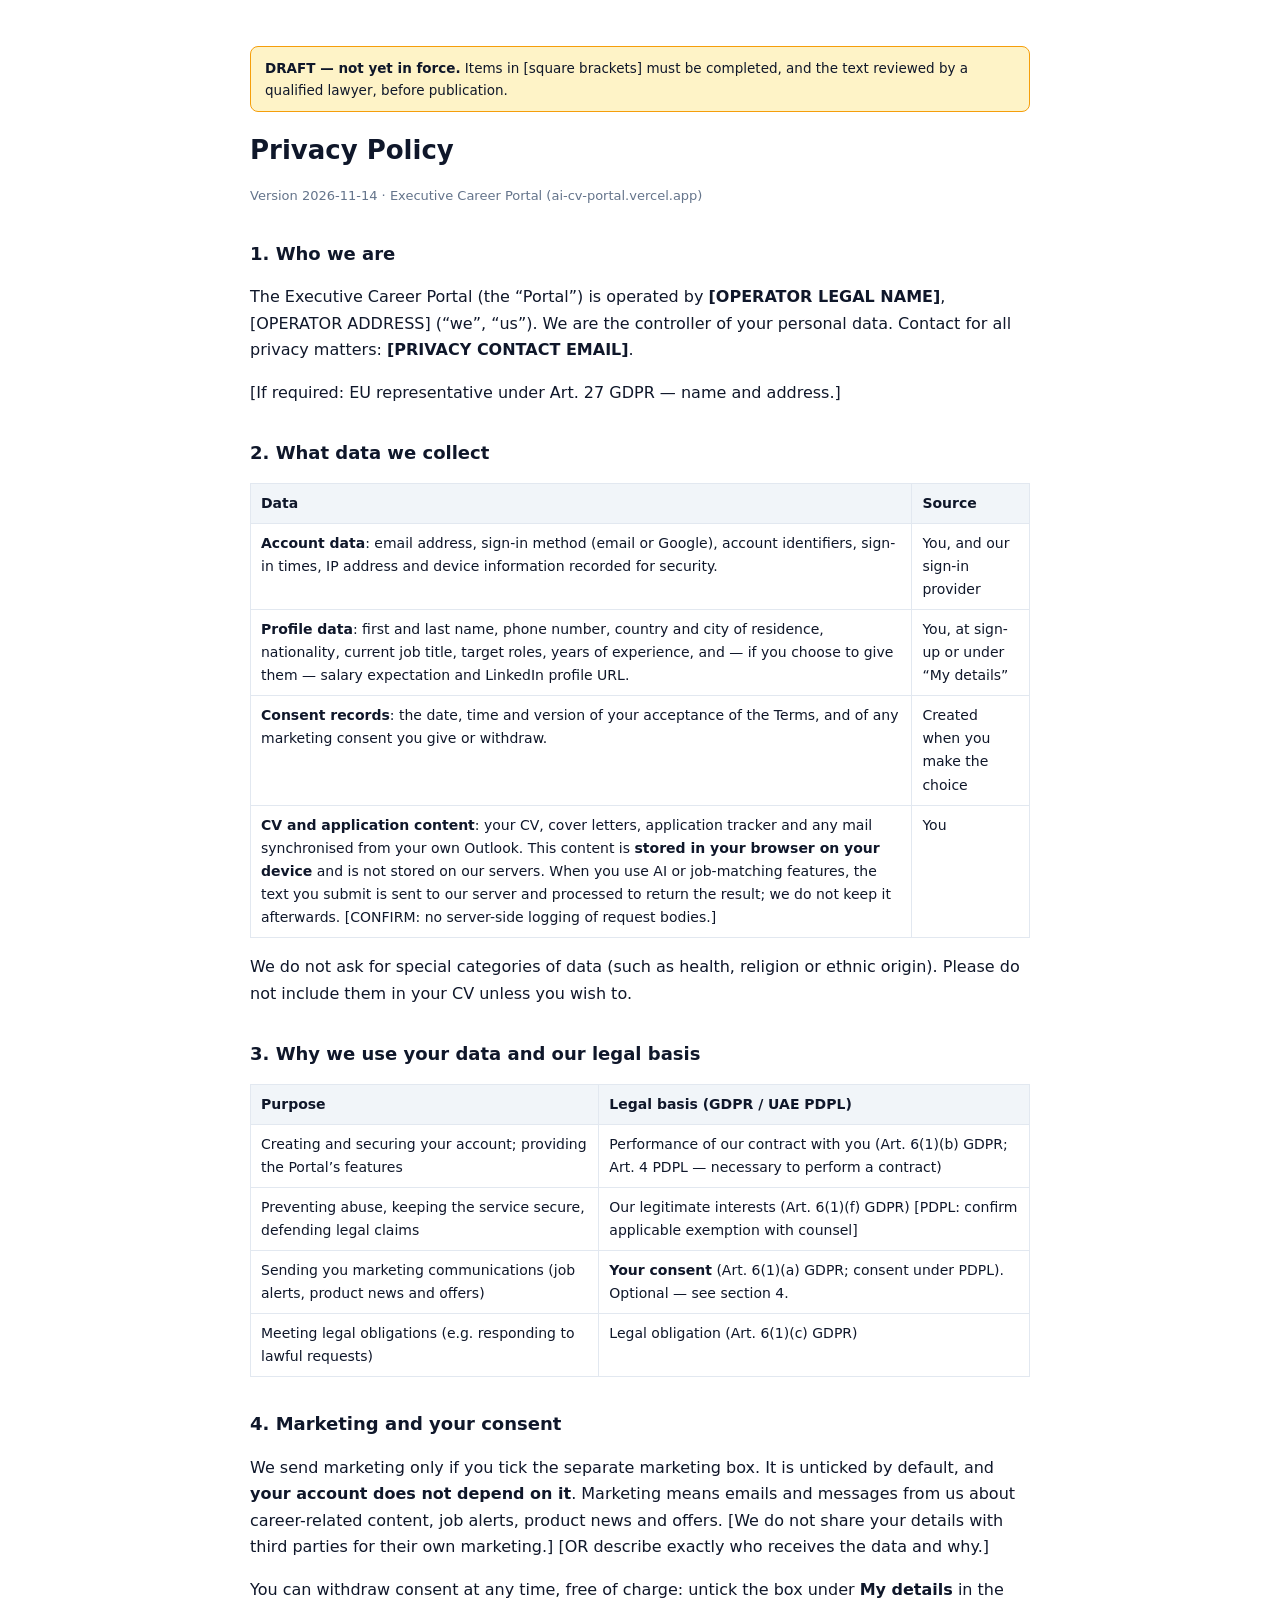
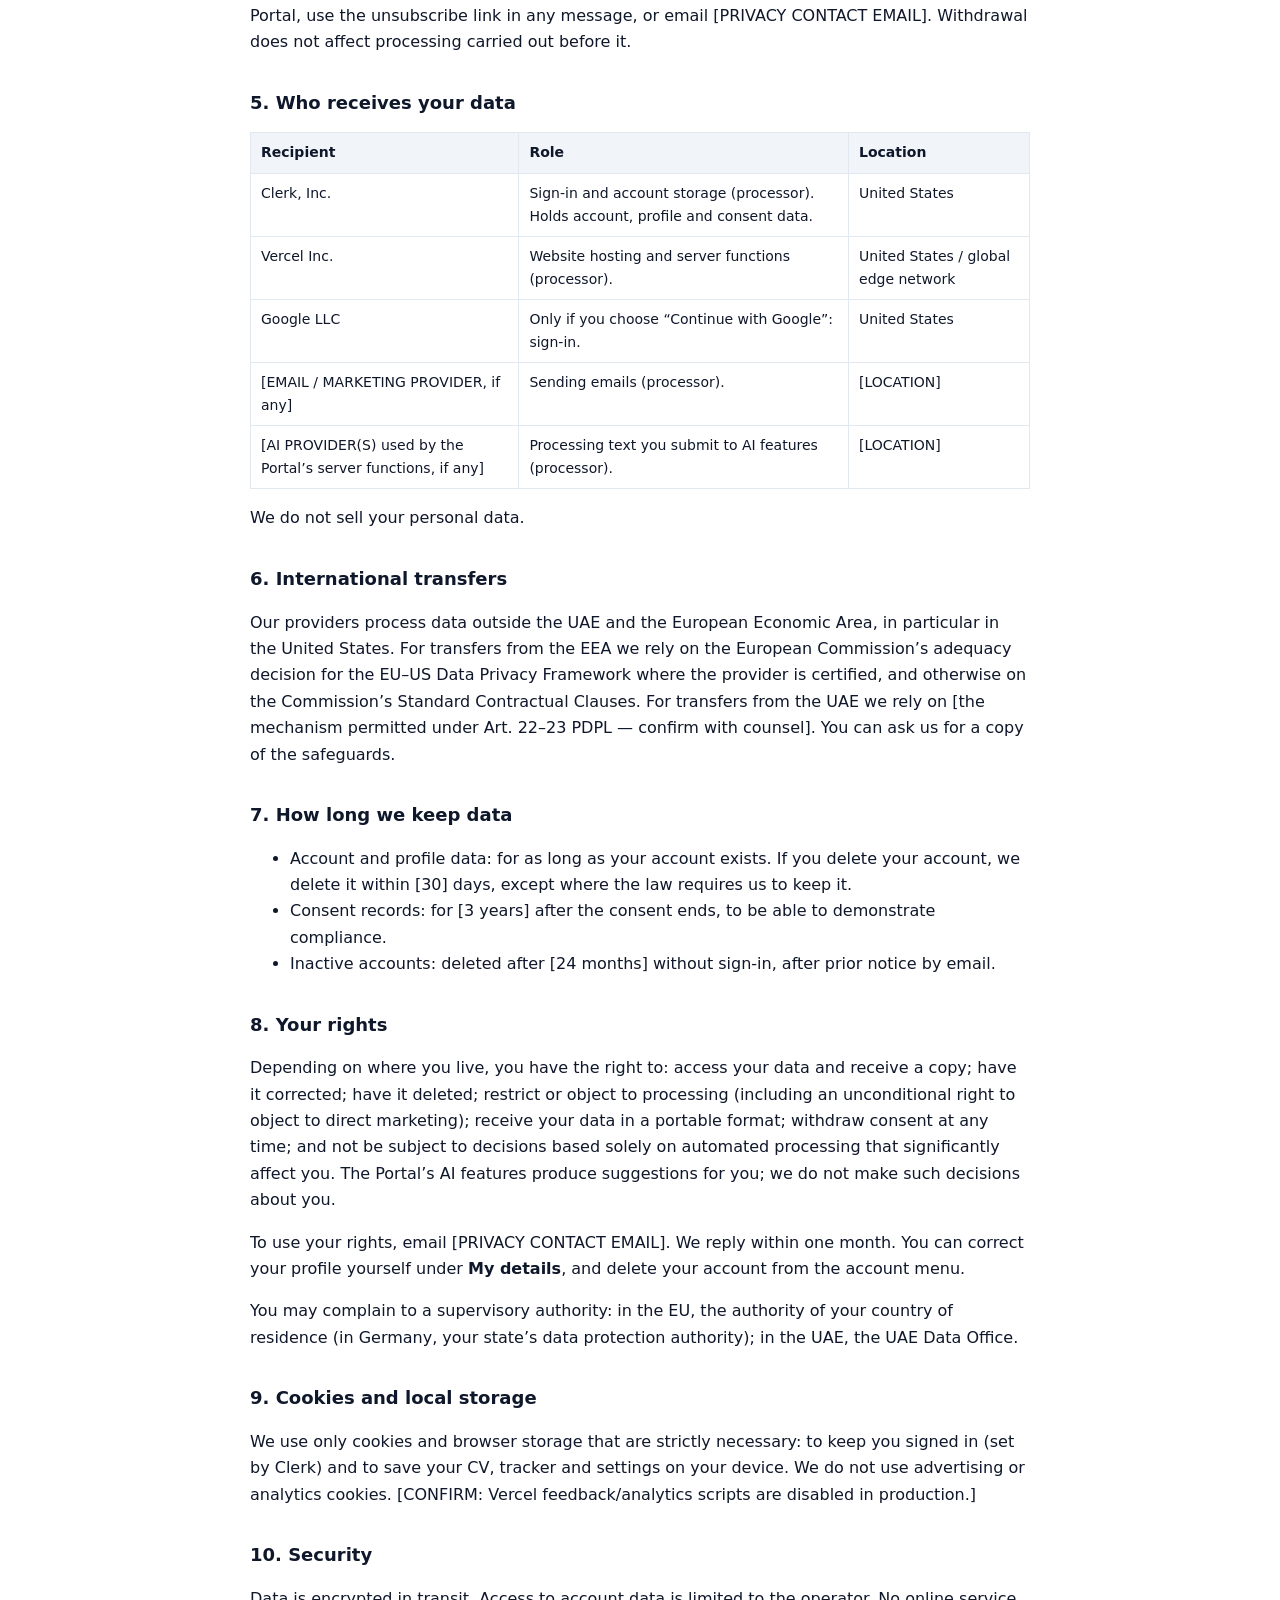
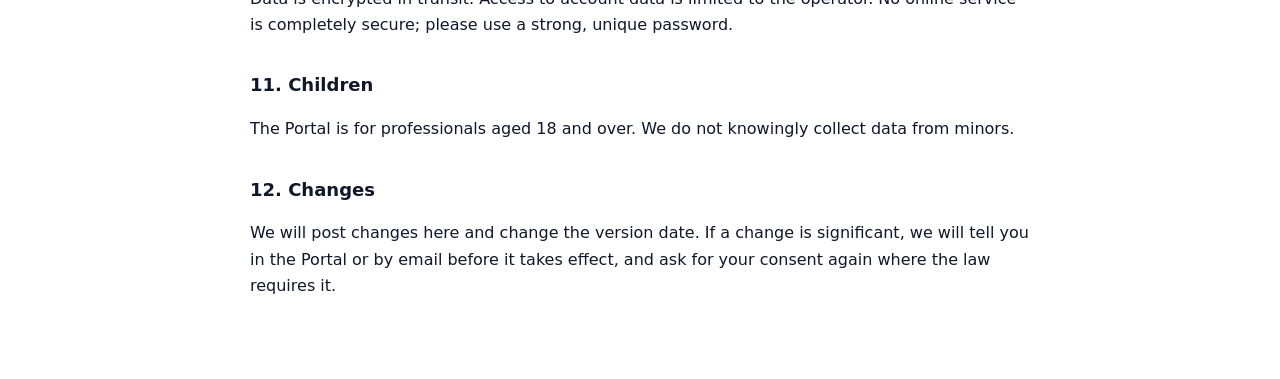
==== privacy.html @ 93a0104a "wip(auth): Clerk sign-in gate, profile + consent form, draft Terms and Privacy Policy Not tested in " ====
<!doctype html>
<html lang="en">
<head>
<meta charset="utf-8" />
<meta name="viewport" content="width=device-width, initial-scale=1" />
<title>Privacy Policy — Executive Career Portal</title>
<style>
  body{font-family:system-ui,-apple-system,"Segoe UI",sans-serif;max-width:780px;margin:0 auto;padding:32px 16px 64px;line-height:1.65;color:#0F172A;background:#fff;}
  h1{font-size:26px;margin-bottom:4px;} h2{font-size:18px;margin-top:32px;} .meta{color:#64748B;font-size:13px;}
  table{border-collapse:collapse;width:100%;font-size:14px;} th,td{border:1px solid #E2E8F0;padding:8px 10px;text-align:left;vertical-align:top;} th{background:#F1F5F9;}
  .draft{background:#FEF3C7;border:1px solid #F59E0B;border-radius:8px;padding:10px 14px;font-size:13.5px;} a{color:#059669;}
</style>
</head>
<body>
<p class="draft"><strong>DRAFT — not yet in force.</strong> Items in [square brackets] must be completed, and the text reviewed by a qualified lawyer, before publication.</p>
<h1>Privacy Policy</h1>
<p class="meta">Version 2026-11-14 · Executive Career Portal (ai-cv-portal.vercel.app)</p>

<h2>1. Who we are</h2>
<p>The Executive Career Portal (the “Portal”) is operated by <strong>[OPERATOR LEGAL NAME]</strong>, [OPERATOR ADDRESS] (“we”, “us”). We are the controller of your personal data. Contact for all privacy matters: <strong>[PRIVACY CONTACT EMAIL]</strong>.</p>
<p>[If required: EU representative under Art. 27 GDPR — name and address.]</p>

<h2>2. What data we collect</h2>
<table>
<tr><th>Data</th><th>Source</th></tr>
<tr><td><strong>Account data</strong>: email address, sign-in method (email or Google), account identifiers, sign-in times, IP address and device information recorded for security.</td><td>You, and our sign-in provider</td></tr>
<tr><td><strong>Profile data</strong>: first and last name, phone number, country and city of residence, nationality, current job title, target roles, years of experience, and — if you choose to give them — salary expectation and LinkedIn profile URL.</td><td>You, at sign-up or under “My details”</td></tr>
<tr><td><strong>Consent records</strong>: the date, time and version of your acceptance of the Terms, and of any marketing consent you give or withdraw.</td><td>Created when you make the choice</td></tr>
<tr><td><strong>CV and application content</strong>: your CV, cover letters, application tracker and any mail synchronised from your own Outlook. This content is <strong>stored in your browser on your device</strong> and is not stored on our servers. When you use AI or job-matching features, the text you submit is sent to our server and processed to return the result; we do not keep it afterwards. [CONFIRM: no server-side logging of request bodies.]</td><td>You</td></tr>
</table>
<p>We do not ask for special categories of data (such as health, religion or ethnic origin). Please do not include them in your CV unless you wish to.</p>

<h2>3. Why we use your data and our legal basis</h2>
<table>
<tr><th>Purpose</th><th>Legal basis (GDPR / UAE PDPL)</th></tr>
<tr><td>Creating and securing your account; providing the Portal’s features</td><td>Performance of our contract with you (Art. 6(1)(b) GDPR; Art. 4 PDPL — necessary to perform a contract)</td></tr>
<tr><td>Preventing abuse, keeping the service secure, defending legal claims</td><td>Our legitimate interests (Art. 6(1)(f) GDPR) [PDPL: confirm applicable exemption with counsel]</td></tr>
<tr><td>Sending you marketing communications (job alerts, product news and offers)</td><td><strong>Your consent</strong> (Art. 6(1)(a) GDPR; consent under PDPL). Optional — see section 4.</td></tr>
<tr><td>Meeting legal obligations (e.g. responding to lawful requests)</td><td>Legal obligation (Art. 6(1)(c) GDPR)</td></tr>
</table>

<h2>4. Marketing and your consent</h2>
<p>We send marketing only if you tick the separate marketing box. It is unticked by default, and <strong>your account does not depend on it</strong>. Marketing means emails and messages from us about career-related content, job alerts, product news and offers. [We do not share your details with third parties for their own marketing.] [OR describe exactly who receives the data and why.]</p>
<p>You can withdraw consent at any time, free of charge: untick the box under <strong>My details</strong> in the Portal, use the unsubscribe link in any message, or email [PRIVACY CONTACT EMAIL]. Withdrawal does not affect processing carried out before it.</p>

<h2>5. Who receives your data</h2>
<table>
<tr><th>Recipient</th><th>Role</th><th>Location</th></tr>
<tr><td>Clerk, Inc.</td><td>Sign-in and account storage (processor). Holds account, profile and consent data.</td><td>United States</td></tr>
<tr><td>Vercel Inc.</td><td>Website hosting and server functions (processor).</td><td>United States / global edge network</td></tr>
<tr><td>Google LLC</td><td>Only if you choose “Continue with Google”: sign-in.</td><td>United States</td></tr>
<tr><td>[EMAIL / MARKETING PROVIDER, if any]</td><td>Sending emails (processor).</td><td>[LOCATION]</td></tr>
<tr><td>[AI PROVIDER(S) used by the Portal’s server functions, if any]</td><td>Processing text you submit to AI features (processor).</td><td>[LOCATION]</td></tr>
</table>
<p>We do not sell your personal data.</p>

<h2>6. International transfers</h2>
<p>Our providers process data outside the UAE and the European Economic Area, in particular in the United States. For transfers from the EEA we rely on the European Commission’s adequacy decision for the EU–US Data Privacy Framework where the provider is certified, and otherwise on the Commission’s Standard Contractual Clauses. For transfers from the UAE we rely on [the mechanism permitted under Art. 22–23 PDPL — confirm with counsel]. You can ask us for a copy of the safeguards.</p>

<h2>7. How long we keep data</h2>
<ul>
<li>Account and profile data: for as long as your account exists. If you delete your account, we delete it within [30] days, except where the law requires us to keep it.</li>
<li>Consent records: for [3 years] after the consent ends, to be able to demonstrate compliance.</li>
<li>Inactive accounts: deleted after [24 months] without sign-in, after prior notice by email.</li>
</ul>

<h2>8. Your rights</h2>
<p>Depending on where you live, you have the right to: access your data and receive a copy; have it corrected; have it deleted; restrict or object to processing (including an unconditional right to object to direct marketing); receive your data in a portable format; withdraw consent at any time; and not be subject to decisions based solely on automated processing that significantly affect you. The Portal’s AI features produce suggestions for you; we do not make such decisions about you.</p>
<p>To use your rights, email [PRIVACY CONTACT EMAIL]. We reply within one month. You can correct your profile yourself under <strong>My details</strong>, and delete your account from the account menu.</p>
<p>You may complain to a supervisory authority: in the EU, the authority of your country of residence (in Germany, your state’s data protection authority); in the UAE, the UAE Data Office.</p>

<h2>9. Cookies and local storage</h2>
<p>We use only cookies and browser storage that are strictly necessary: to keep you signed in (set by Clerk) and to save your CV, tracker and settings on your device. We do not use advertising or analytics cookies. [CONFIRM: Vercel feedback/analytics scripts are disabled in production.]</p>

<h2>10. Security</h2>
<p>Data is encrypted in transit. Access to account data is limited to the operator. No online service is completely secure; please use a strong, unique password.</p>

<h2>11. Children</h2>
<p>The Portal is for professionals aged 18 and over. We do not knowingly collect data from minors.</p>

<h2>12. Changes</h2>
<p>We will post changes here and change the version date. If a change is significant, we will tell you in the Portal or by email before it takes effect, and ask for your consent again where the law requires it.</p>
</body>
</html>
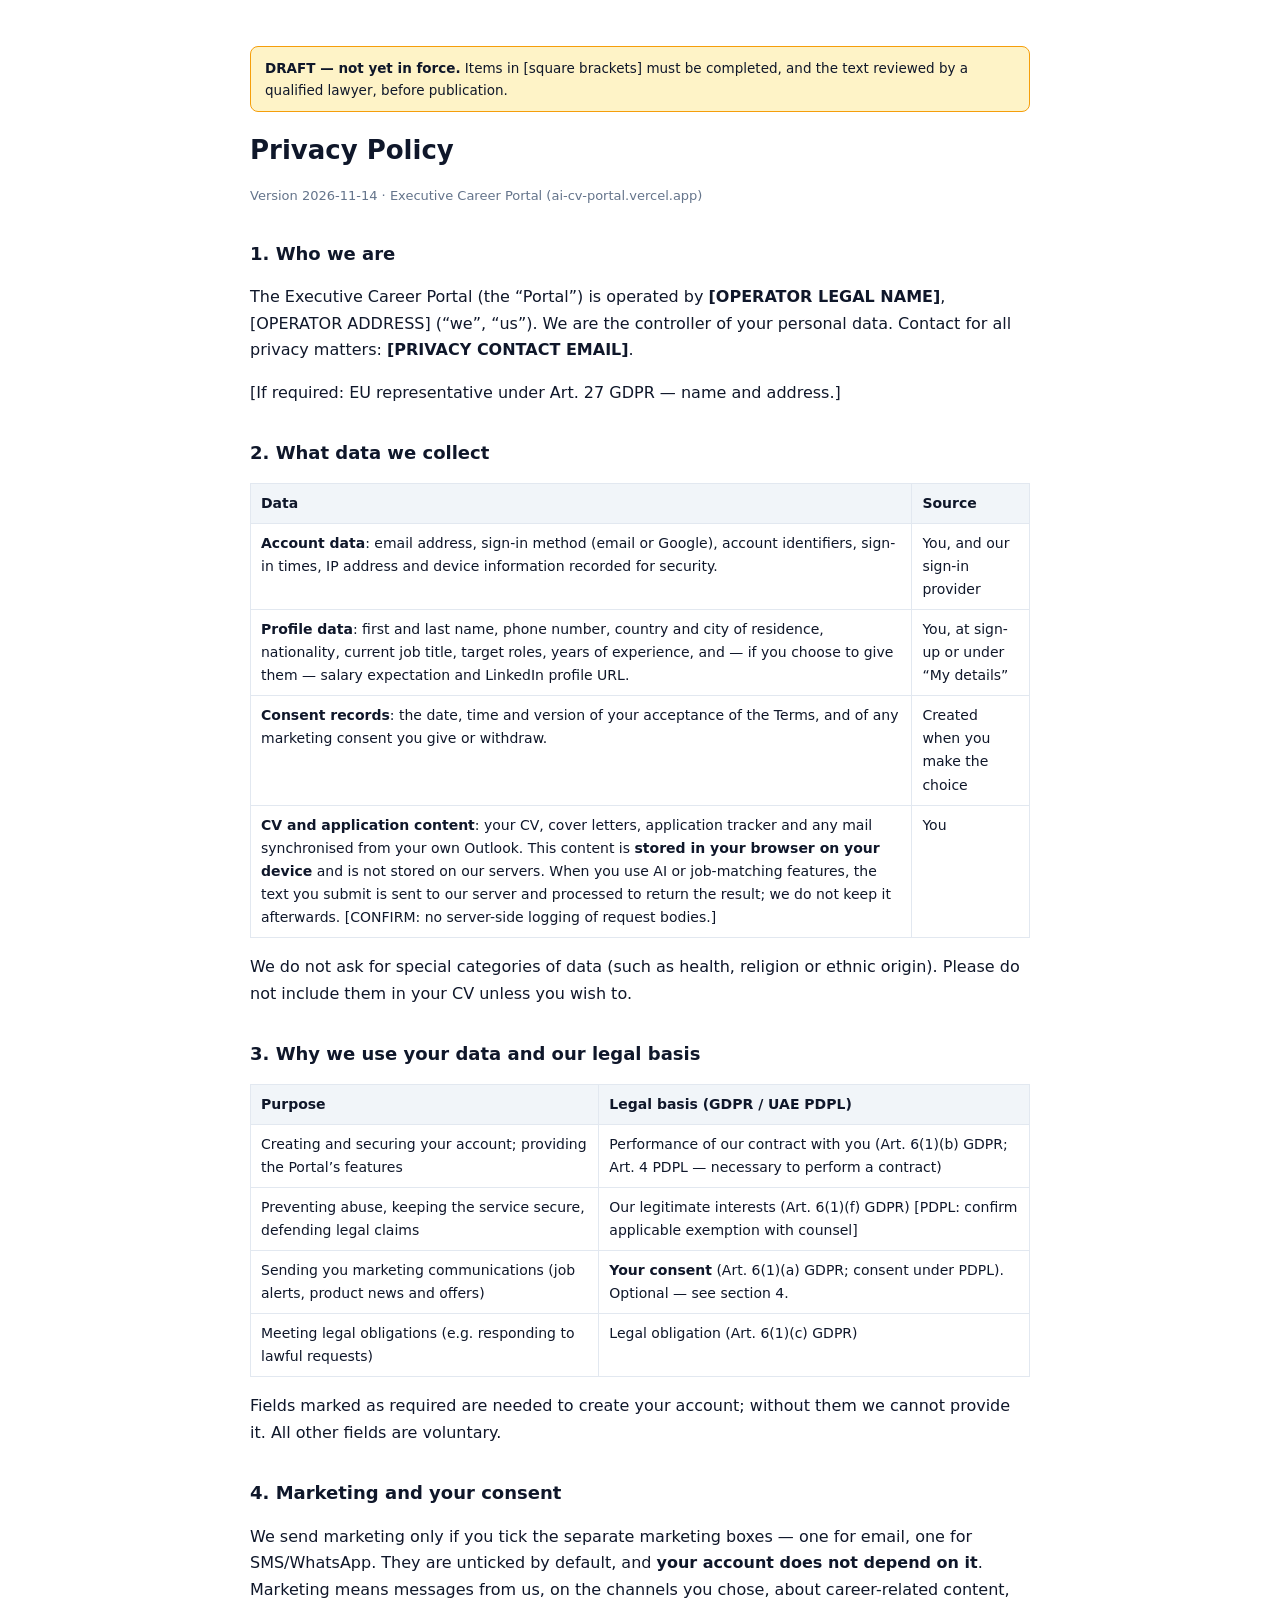
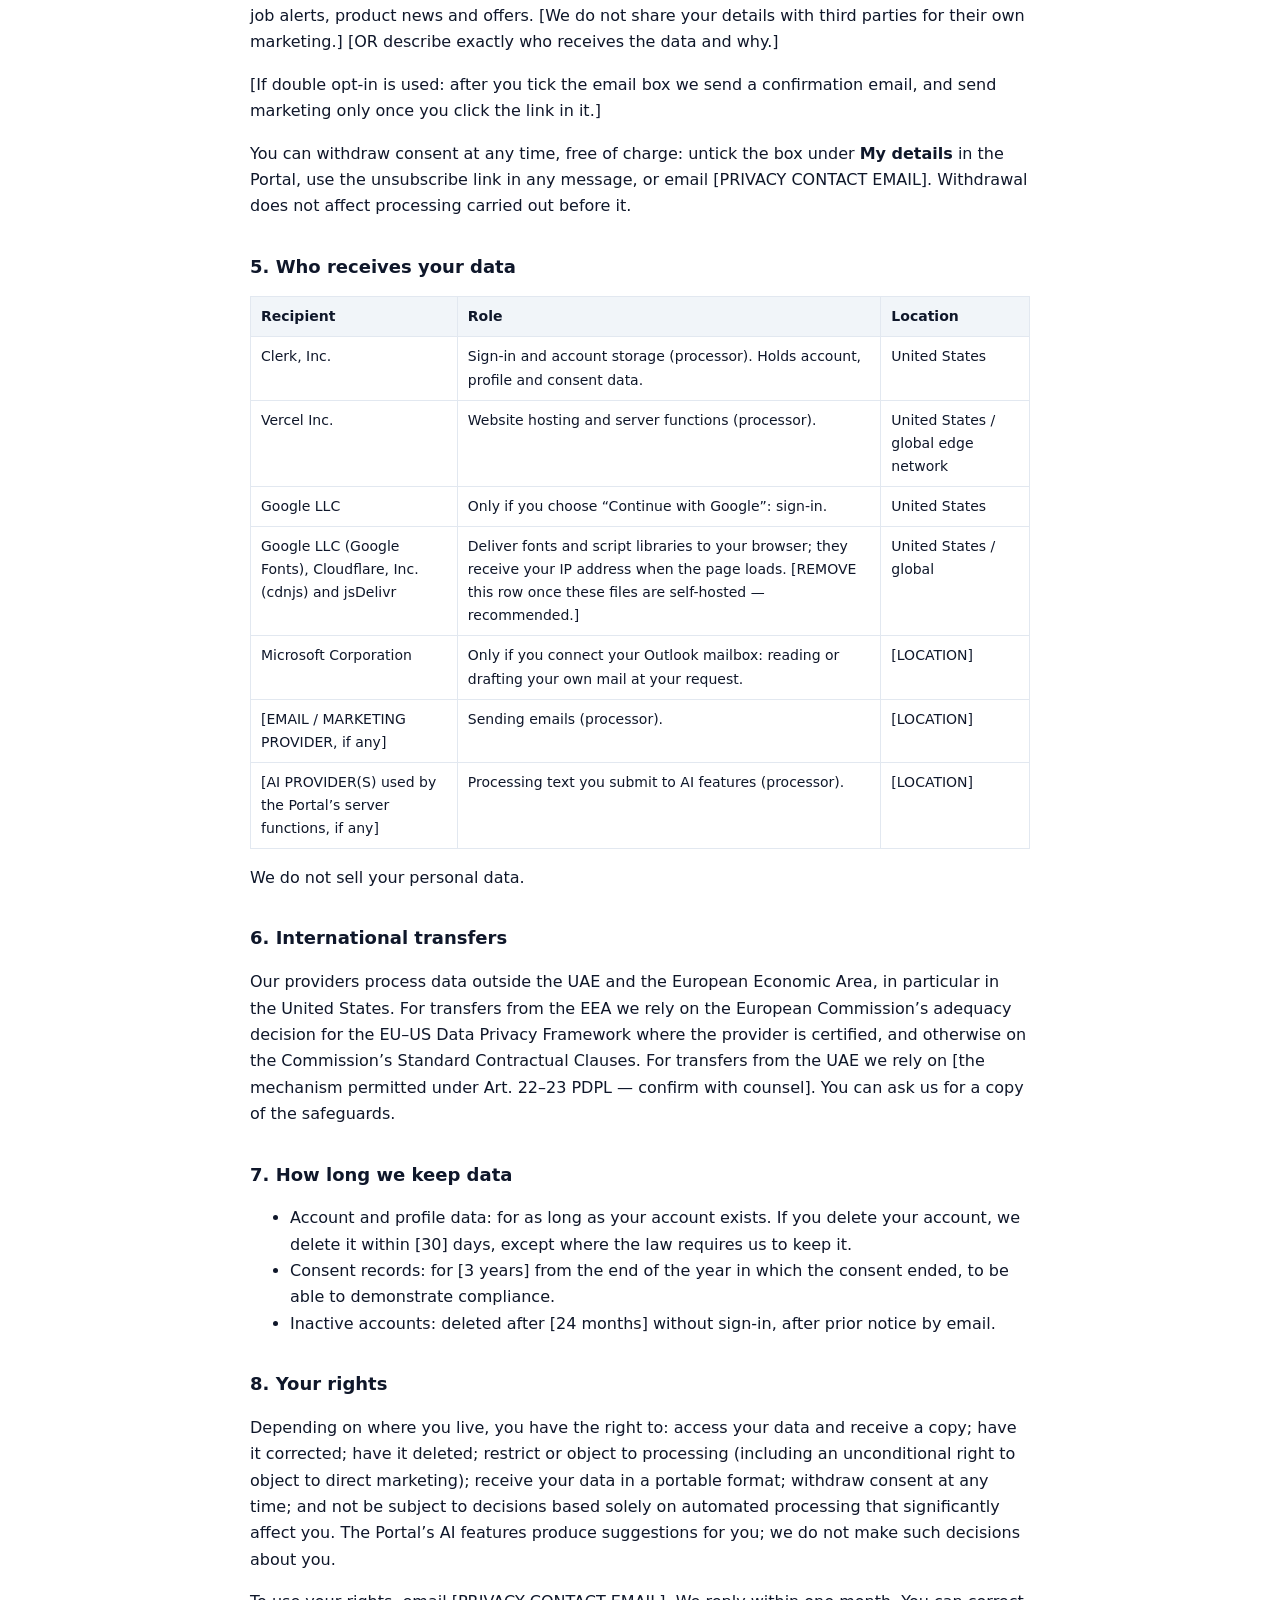
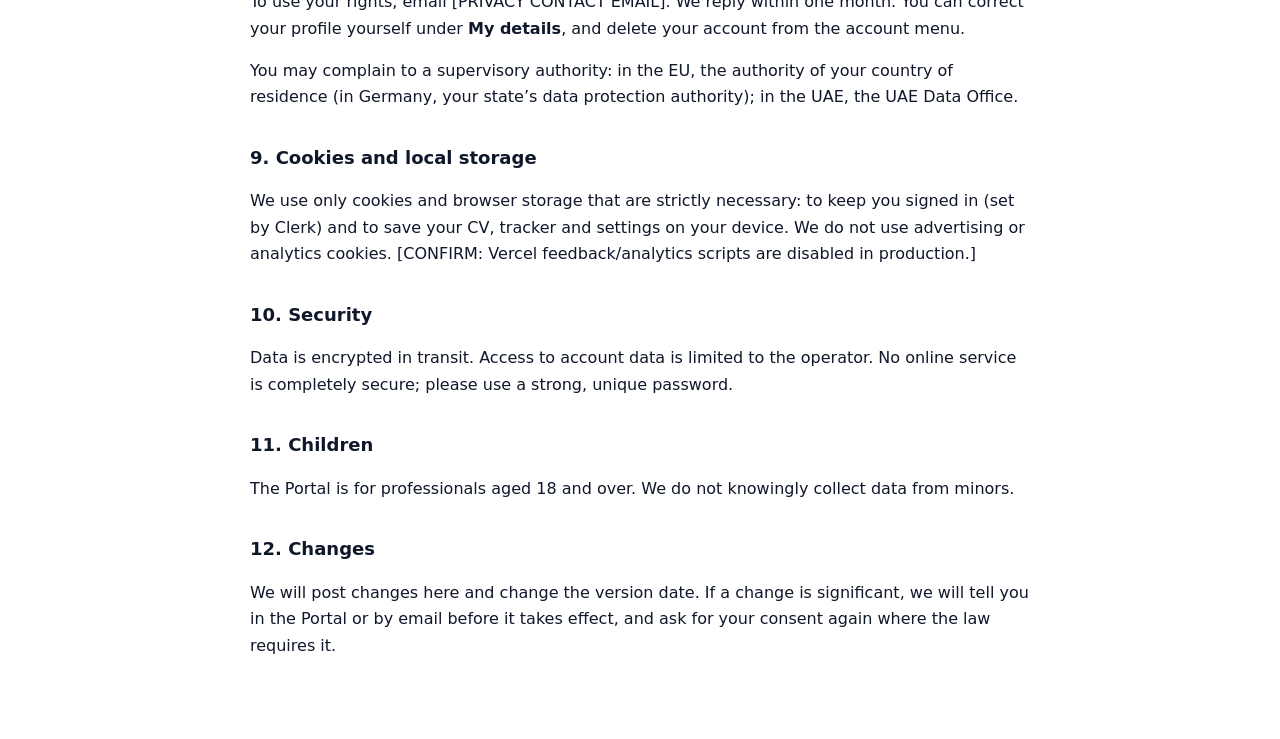
==== commit 0087f681: "wip(auth): apply legal-review fixes to consent flow and draft documents Separate email and SMS/Whats" ====
--- a/privacy.html
+++ b/privacy.html
@@ -39,8 +39,11 @@
 <tr><td>Meeting legal obligations (e.g. responding to lawful requests)</td><td>Legal obligation (Art. 6(1)(c) GDPR)</td></tr>
 </table>
 
+<p>Fields marked as required are needed to create your account; without them we cannot provide it. All other fields are voluntary.</p>
+
 <h2>4. Marketing and your consent</h2>
-<p>We send marketing only if you tick the separate marketing box. It is unticked by default, and <strong>your account does not depend on it</strong>. Marketing means emails and messages from us about career-related content, job alerts, product news and offers. [We do not share your details with third parties for their own marketing.] [OR describe exactly who receives the data and why.]</p>
+<p>We send marketing only if you tick the separate marketing boxes — one for email, one for SMS/WhatsApp. They are unticked by default, and <strong>your account does not depend on it</strong>. Marketing means messages from us, on the channels you chose, about career-related content, job alerts, product news and offers. [We do not share your details with third parties for their own marketing.] [OR describe exactly who receives the data and why.]</p>
+<p>[If double opt-in is used: after you tick the email box we send a confirmation email, and send marketing only once you click the link in it.]</p>
 <p>You can withdraw consent at any time, free of charge: untick the box under <strong>My details</strong> in the Portal, use the unsubscribe link in any message, or email [PRIVACY CONTACT EMAIL]. Withdrawal does not affect processing carried out before it.</p>
 
 <h2>5. Who receives your data</h2>
@@ -49,6 +52,8 @@
 <tr><td>Clerk, Inc.</td><td>Sign-in and account storage (processor). Holds account, profile and consent data.</td><td>United States</td></tr>
 <tr><td>Vercel Inc.</td><td>Website hosting and server functions (processor).</td><td>United States / global edge network</td></tr>
 <tr><td>Google LLC</td><td>Only if you choose “Continue with Google”: sign-in.</td><td>United States</td></tr>
+<tr><td>Google LLC (Google Fonts), Cloudflare, Inc. (cdnjs) and jsDelivr</td><td>Deliver fonts and script libraries to your browser; they receive your IP address when the page loads. [REMOVE this row once these files are self-hosted — recommended.]</td><td>United States / global</td></tr>
+<tr><td>Microsoft Corporation</td><td>Only if you connect your Outlook mailbox: reading or drafting your own mail at your request.</td><td>[LOCATION]</td></tr>
 <tr><td>[EMAIL / MARKETING PROVIDER, if any]</td><td>Sending emails (processor).</td><td>[LOCATION]</td></tr>
 <tr><td>[AI PROVIDER(S) used by the Portal’s server functions, if any]</td><td>Processing text you submit to AI features (processor).</td><td>[LOCATION]</td></tr>
 </table>
@@ -60,7 +65,7 @@
 <h2>7. How long we keep data</h2>
 <ul>
 <li>Account and profile data: for as long as your account exists. If you delete your account, we delete it within [30] days, except where the law requires us to keep it.</li>
-<li>Consent records: for [3 years] after the consent ends, to be able to demonstrate compliance.</li>
+<li>Consent records: for [3 years] from the end of the year in which the consent ended, to be able to demonstrate compliance.</li>
 <li>Inactive accounts: deleted after [24 months] without sign-in, after prior notice by email.</li>
 </ul>
 
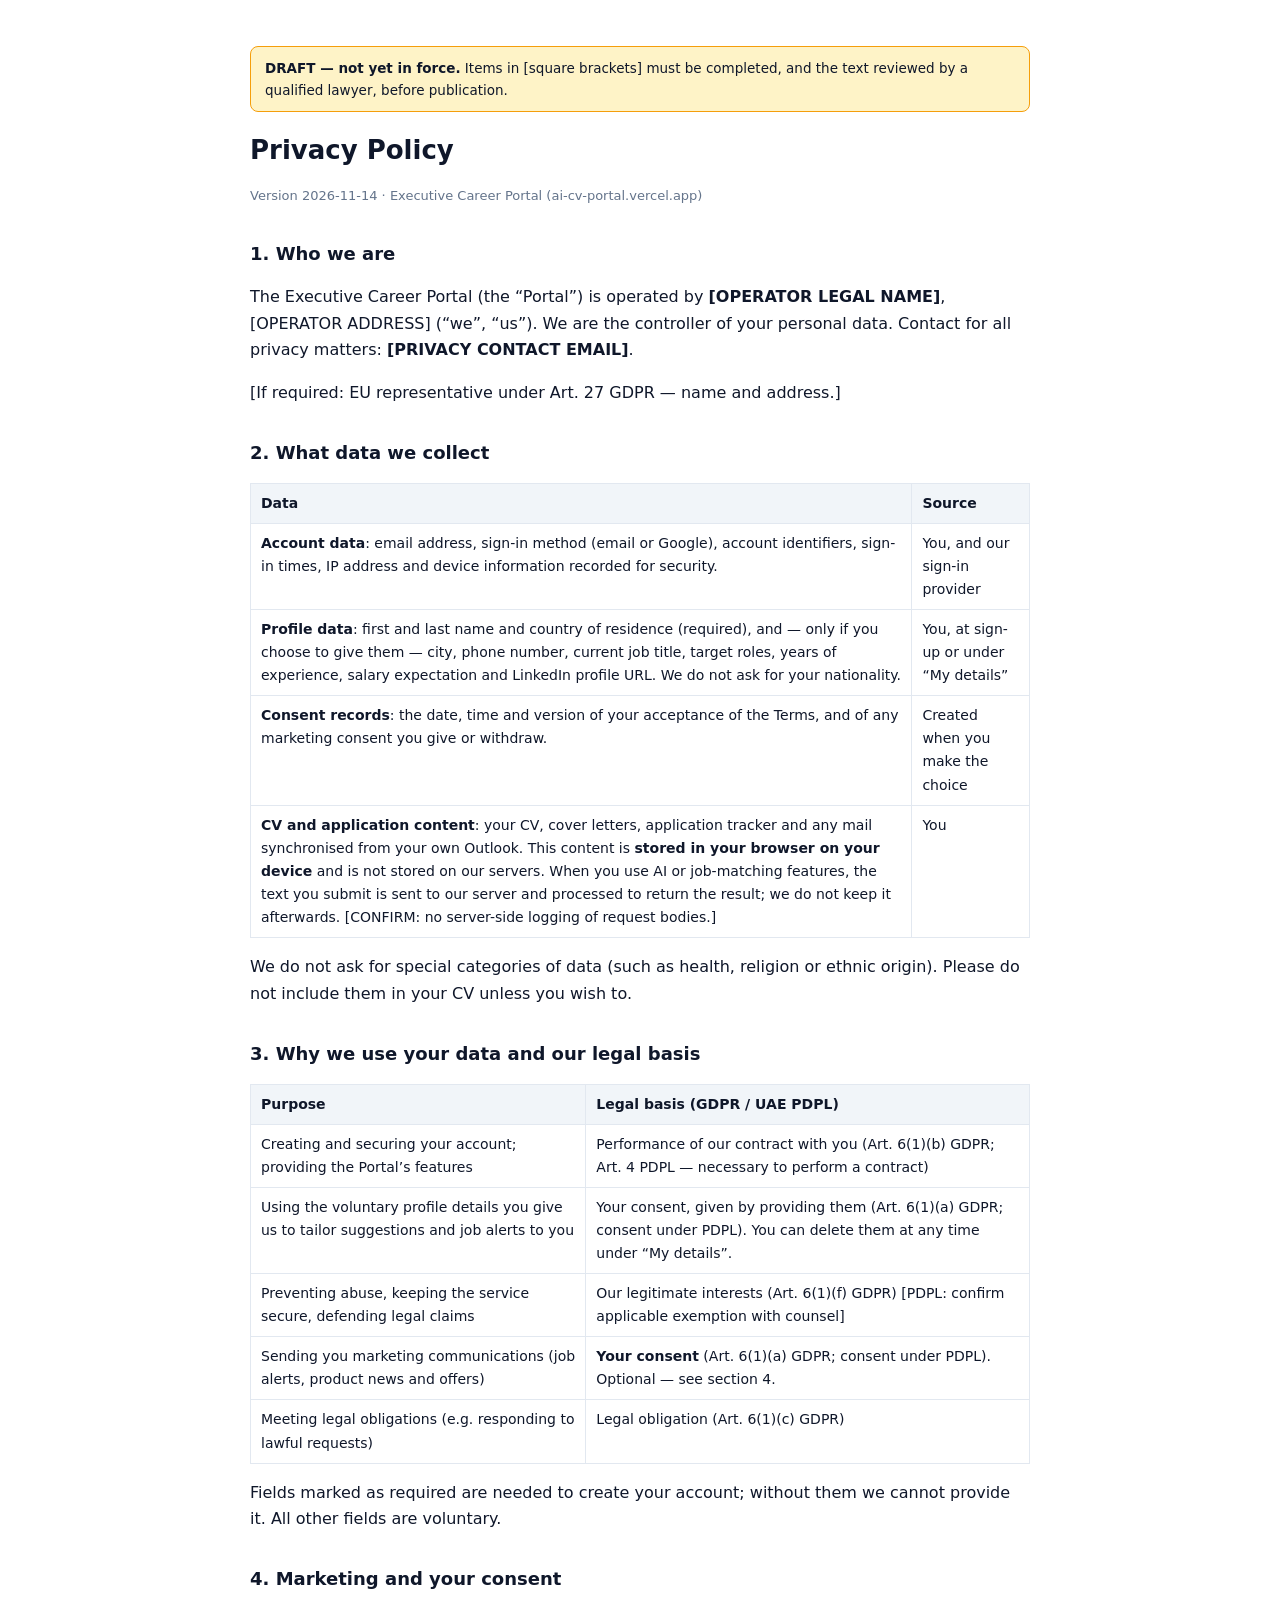
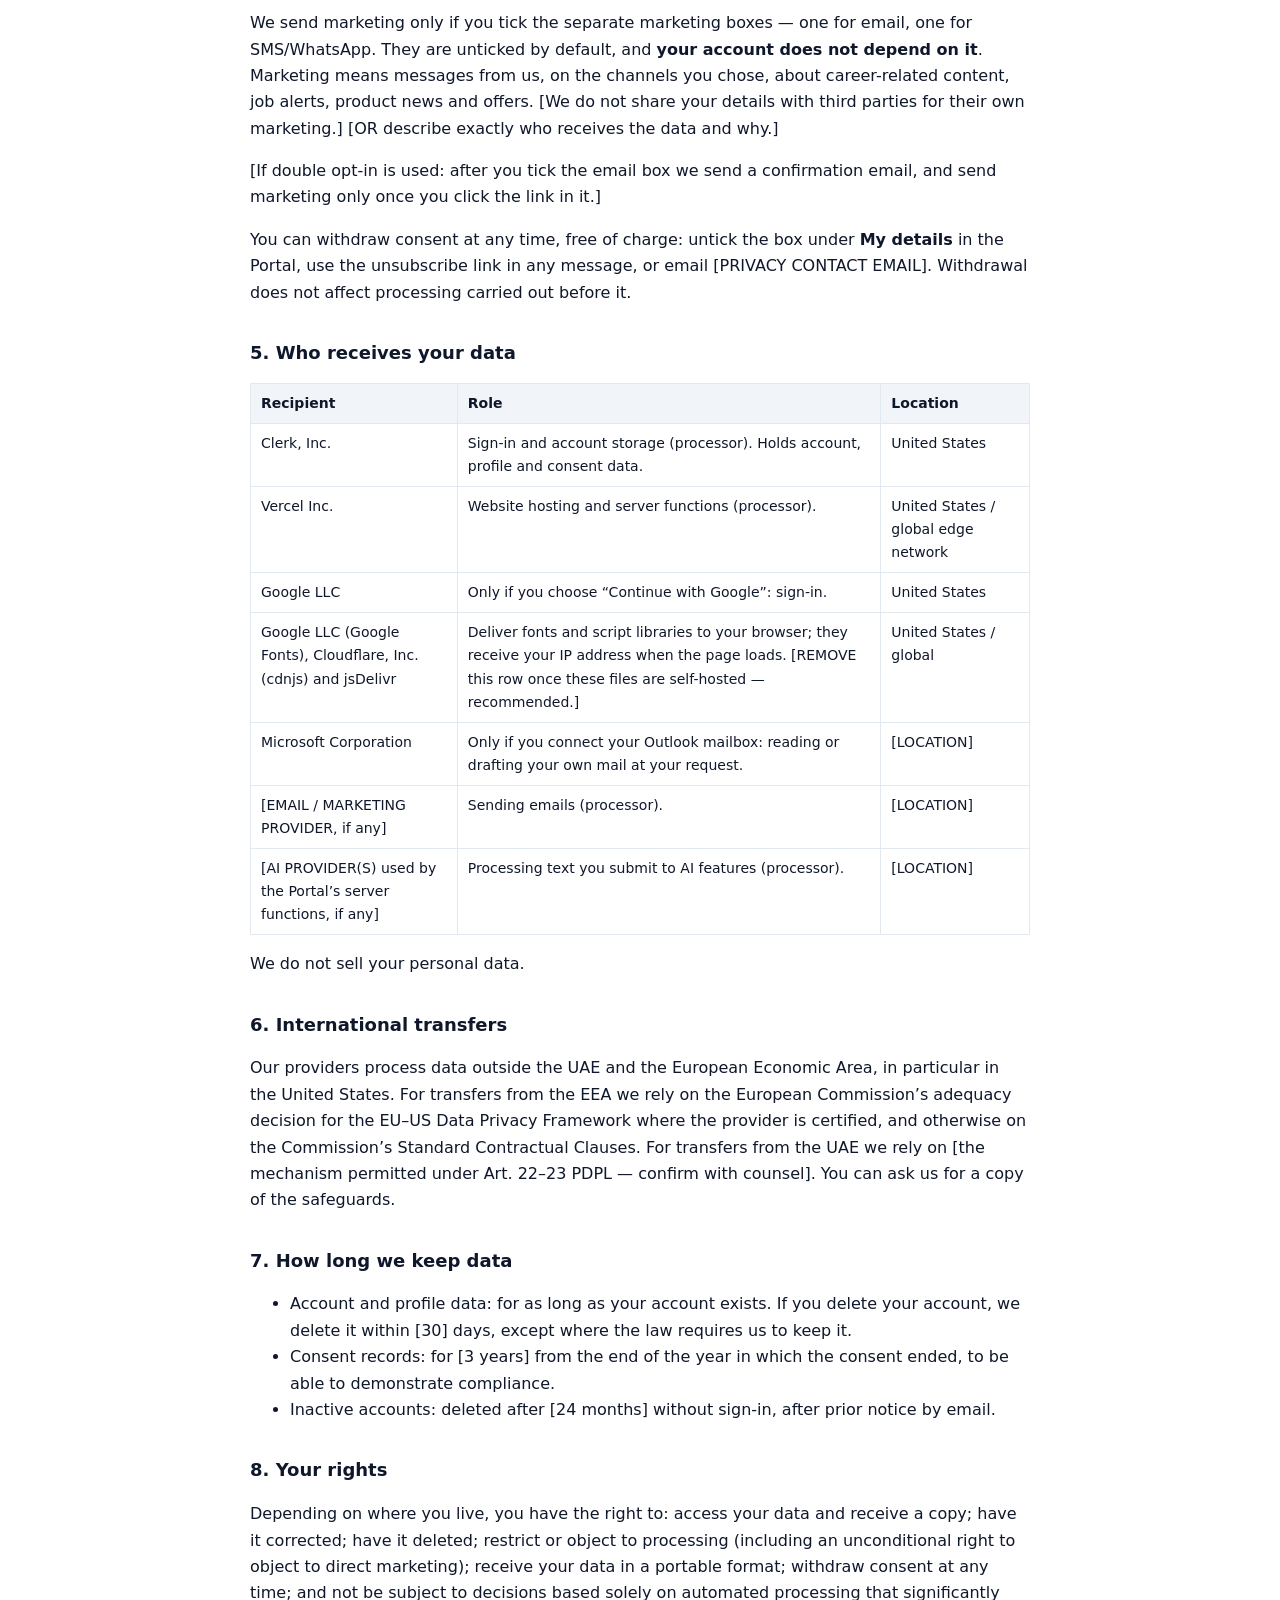
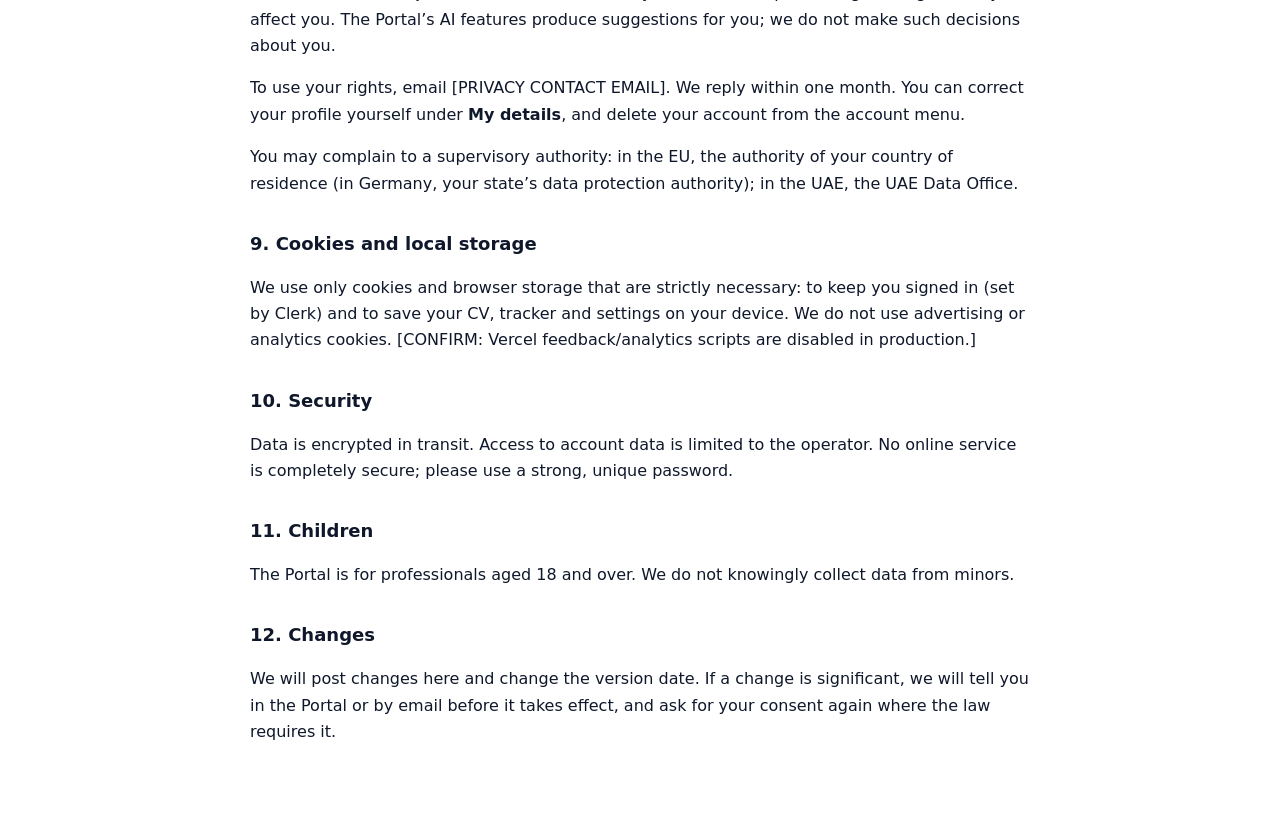
==== commit 1e3777bd: "wip(auth): require only name and country; drop nationality Other profile fields are voluntary with a" ====
--- a/privacy.html
+++ b/privacy.html
@@ -24,7 +24,7 @@
 <table>
 <tr><th>Data</th><th>Source</th></tr>
 <tr><td><strong>Account data</strong>: email address, sign-in method (email or Google), account identifiers, sign-in times, IP address and device information recorded for security.</td><td>You, and our sign-in provider</td></tr>
-<tr><td><strong>Profile data</strong>: first and last name, phone number, country and city of residence, nationality, current job title, target roles, years of experience, and — if you choose to give them — salary expectation and LinkedIn profile URL.</td><td>You, at sign-up or under “My details”</td></tr>
+<tr><td><strong>Profile data</strong>: first and last name and country of residence (required), and — only if you choose to give them — city, phone number, current job title, target roles, years of experience, salary expectation and LinkedIn profile URL. We do not ask for your nationality.</td><td>You, at sign-up or under “My details”</td></tr>
 <tr><td><strong>Consent records</strong>: the date, time and version of your acceptance of the Terms, and of any marketing consent you give or withdraw.</td><td>Created when you make the choice</td></tr>
 <tr><td><strong>CV and application content</strong>: your CV, cover letters, application tracker and any mail synchronised from your own Outlook. This content is <strong>stored in your browser on your device</strong> and is not stored on our servers. When you use AI or job-matching features, the text you submit is sent to our server and processed to return the result; we do not keep it afterwards. [CONFIRM: no server-side logging of request bodies.]</td><td>You</td></tr>
 </table>
@@ -34,6 +34,7 @@
 <table>
 <tr><th>Purpose</th><th>Legal basis (GDPR / UAE PDPL)</th></tr>
 <tr><td>Creating and securing your account; providing the Portal’s features</td><td>Performance of our contract with you (Art. 6(1)(b) GDPR; Art. 4 PDPL — necessary to perform a contract)</td></tr>
+<tr><td>Using the voluntary profile details you give us to tailor suggestions and job alerts to you</td><td>Your consent, given by providing them (Art. 6(1)(a) GDPR; consent under PDPL). You can delete them at any time under “My details”.</td></tr>
 <tr><td>Preventing abuse, keeping the service secure, defending legal claims</td><td>Our legitimate interests (Art. 6(1)(f) GDPR) [PDPL: confirm applicable exemption with counsel]</td></tr>
 <tr><td>Sending you marketing communications (job alerts, product news and offers)</td><td><strong>Your consent</strong> (Art. 6(1)(a) GDPR; consent under PDPL). Optional — see section 4.</td></tr>
 <tr><td>Meeting legal obligations (e.g. responding to lawful requests)</td><td>Legal obligation (Art. 6(1)(c) GDPR)</td></tr>
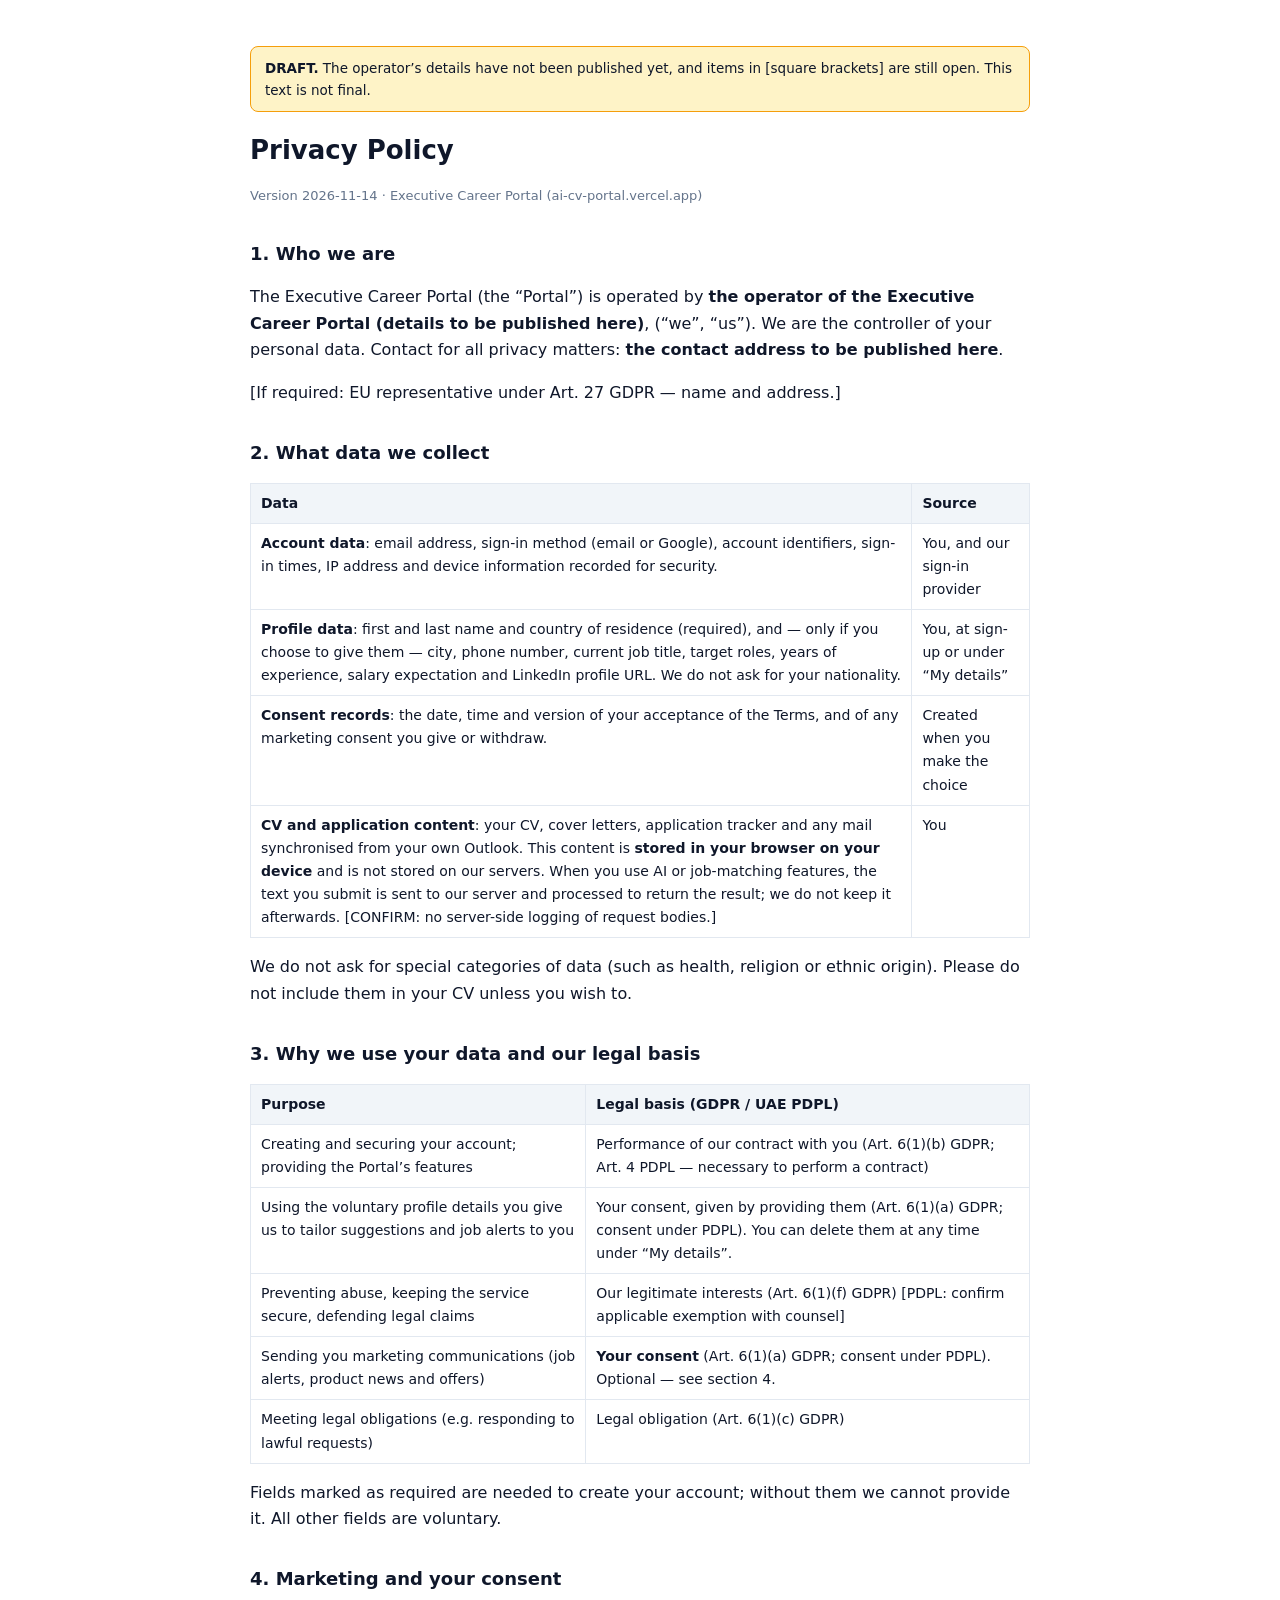
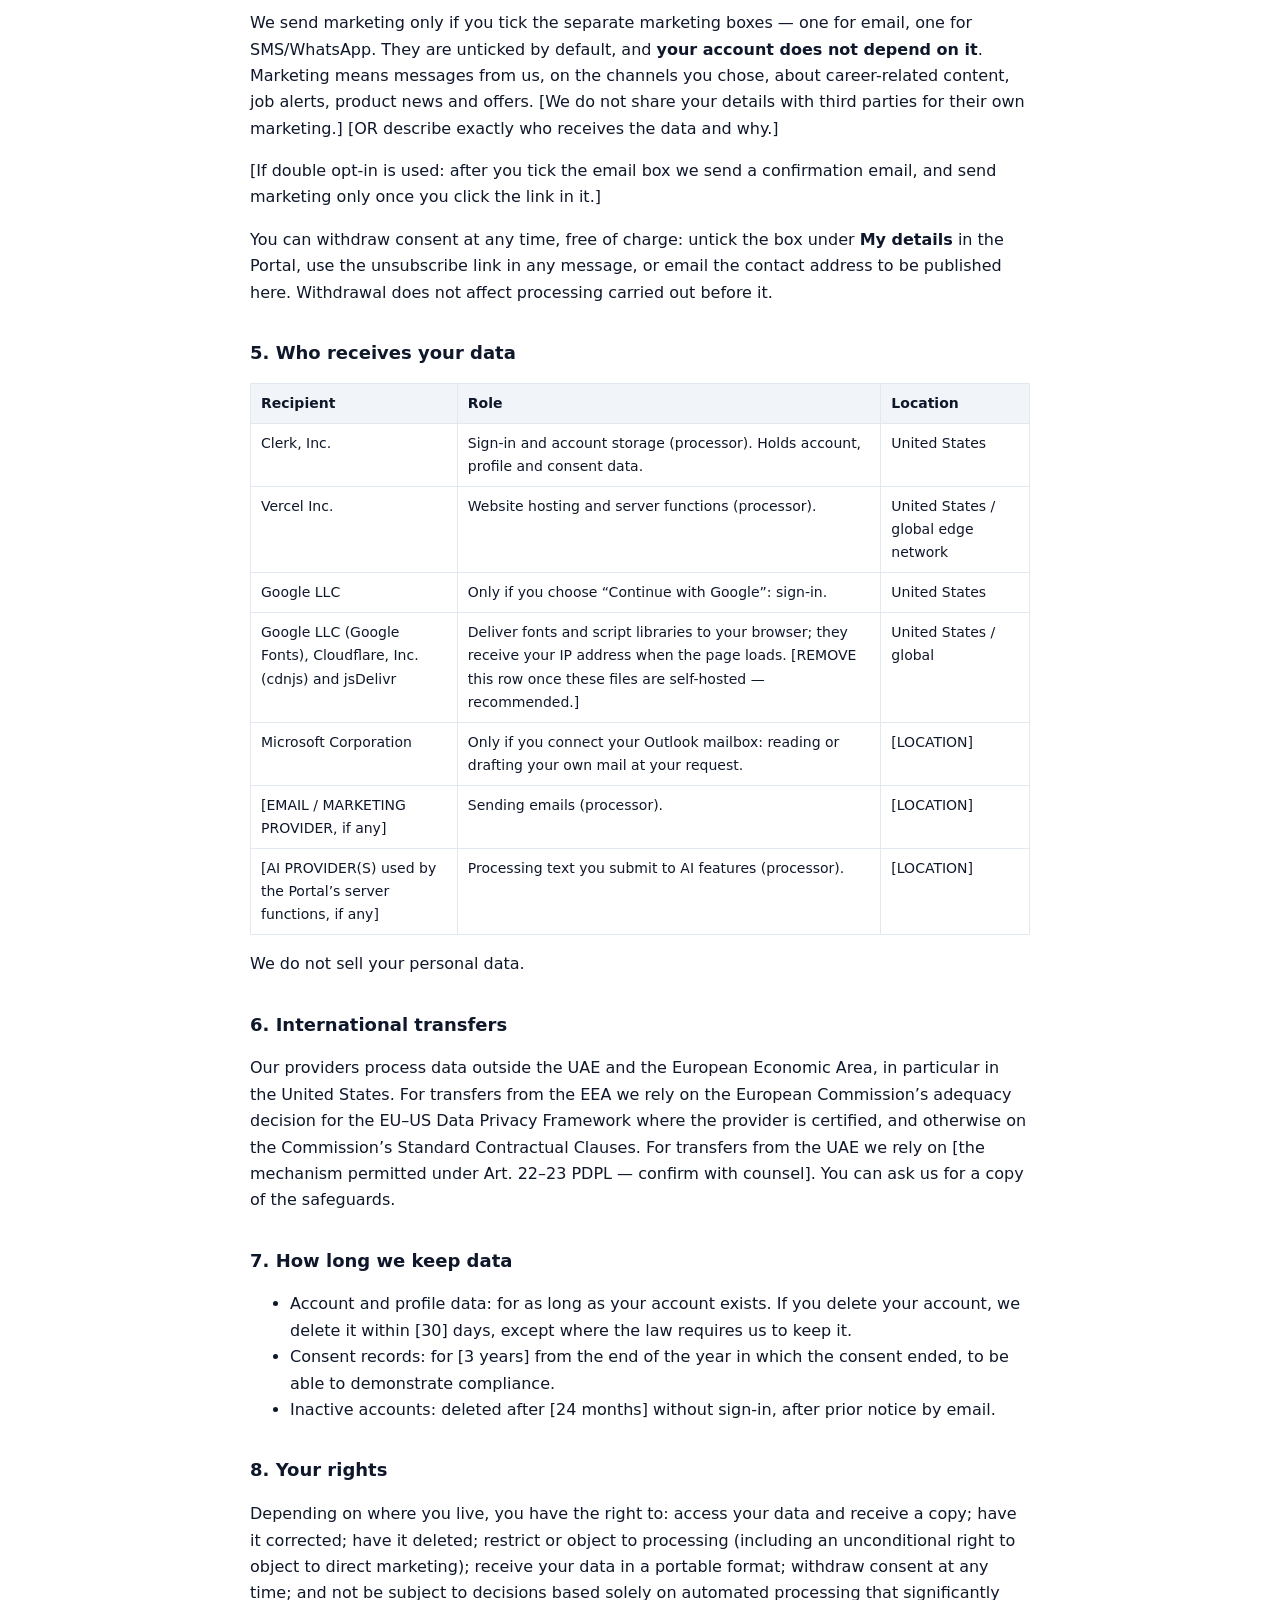
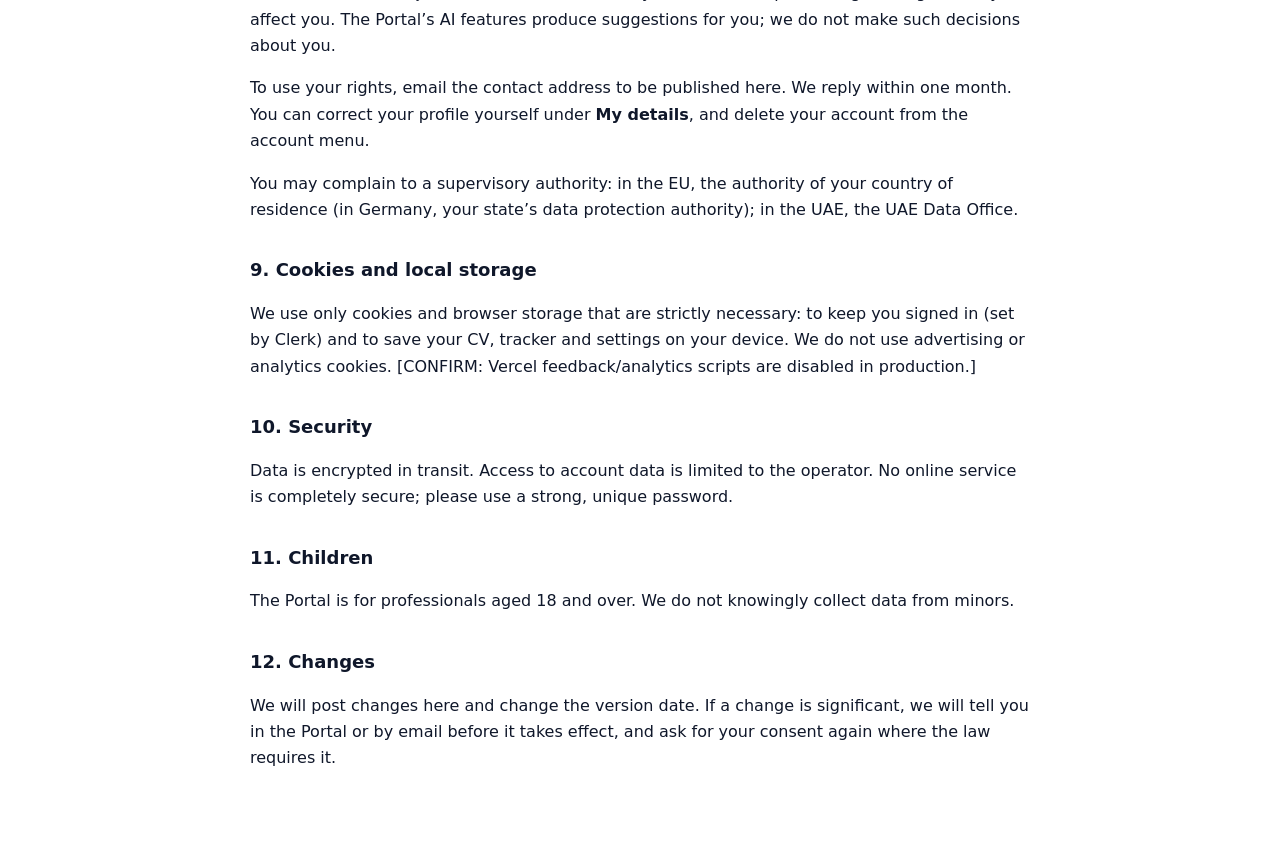
==== commit a764e078: "feat(auth): portal sign-in with profile, consent and legal pages Clerk sign-in gate; profile form (n" ====
--- a/privacy.html
+++ b/privacy.html
@@ -12,12 +12,12 @@
 </style>
 </head>
 <body>
-<p class="draft"><strong>DRAFT — not yet in force.</strong> Items in [square brackets] must be completed, and the text reviewed by a qualified lawyer, before publication.</p>
+<p class="draft"><strong>DRAFT.</strong> The operator’s details have not been published yet, and items in [square brackets] are still open. This text is not final.</p>
 <h1>Privacy Policy</h1>
-<p class="meta">Version 2026-11-14 · Executive Career Portal (ai-cv-portal.vercel.app)</p>
+<p class="meta">Version <span data-legal="version">2026-11-14</span> · Executive Career Portal (ai-cv-portal.vercel.app)</p>
 
 <h2>1. Who we are</h2>
-<p>The Executive Career Portal (the “Portal”) is operated by <strong>[OPERATOR LEGAL NAME]</strong>, [OPERATOR ADDRESS] (“we”, “us”). We are the controller of your personal data. Contact for all privacy matters: <strong>[PRIVACY CONTACT EMAIL]</strong>.</p>
+<p>The Executive Career Portal (the “Portal”) is operated by <strong><span data-legal="name">the operator of the Executive Career Portal (details to be published here)</span></strong>, <span data-legal="address" data-optional></span> (“we”, “us”). We are the controller of your personal data. Contact for all privacy matters: <strong><span data-legal="email">the contact address to be published here</span></strong>.</p>
 <p>[If required: EU representative under Art. 27 GDPR — name and address.]</p>
 
 <h2>2. What data we collect</h2>
@@ -45,7 +45,7 @@
 <h2>4. Marketing and your consent</h2>
 <p>We send marketing only if you tick the separate marketing boxes — one for email, one for SMS/WhatsApp. They are unticked by default, and <strong>your account does not depend on it</strong>. Marketing means messages from us, on the channels you chose, about career-related content, job alerts, product news and offers. [We do not share your details with third parties for their own marketing.] [OR describe exactly who receives the data and why.]</p>
 <p>[If double opt-in is used: after you tick the email box we send a confirmation email, and send marketing only once you click the link in it.]</p>
-<p>You can withdraw consent at any time, free of charge: untick the box under <strong>My details</strong> in the Portal, use the unsubscribe link in any message, or email [PRIVACY CONTACT EMAIL]. Withdrawal does not affect processing carried out before it.</p>
+<p>You can withdraw consent at any time, free of charge: untick the box under <strong>My details</strong> in the Portal, use the unsubscribe link in any message, or email <span data-legal="email">the contact address to be published here</span>. Withdrawal does not affect processing carried out before it.</p>
 
 <h2>5. Who receives your data</h2>
 <table>
@@ -72,7 +72,7 @@
 
 <h2>8. Your rights</h2>
 <p>Depending on where you live, you have the right to: access your data and receive a copy; have it corrected; have it deleted; restrict or object to processing (including an unconditional right to object to direct marketing); receive your data in a portable format; withdraw consent at any time; and not be subject to decisions based solely on automated processing that significantly affect you. The Portal’s AI features produce suggestions for you; we do not make such decisions about you.</p>
-<p>To use your rights, email [PRIVACY CONTACT EMAIL]. We reply within one month. You can correct your profile yourself under <strong>My details</strong>, and delete your account from the account menu.</p>
+<p>To use your rights, email <span data-legal="email">the contact address to be published here</span>. We reply within one month. You can correct your profile yourself under <strong>My details</strong>, and delete your account from the account menu.</p>
 <p>You may complain to a supervisory authority: in the EU, the authority of your country of residence (in Germany, your state’s data protection authority); in the UAE, the UAE Data Office.</p>
 
 <h2>9. Cookies and local storage</h2>
@@ -86,5 +86,21 @@
 
 <h2>12. Changes</h2>
 <p>We will post changes here and change the version date. If a change is significant, we will tell you in the Portal or by email before it takes effect, and ask for your consent again where the law requires it.</p>
+<script src="legal-config.js"></script>
+<script>
+  // Fills the operator details from legal-config.js; the DRAFT banner goes once name and email are set.
+  (function () {
+    var c = window.LEGAL || {};
+    var ready = !!(c.operatorName && c.privacyEmail);
+    var val = { name: c.operatorName, address: c.operatorAddress, email: c.privacyEmail, licence: c.licenceNumber, version: c.version };
+    document.querySelectorAll("[data-legal]").forEach(function (el) {
+      var v = String(val[el.getAttribute("data-legal")] || "").trim();
+      if (v) el.textContent = v;
+      else if (el.hasAttribute("data-optional")) el.remove();
+    });
+    var d = document.querySelector(".draft");
+    if (d && ready) d.remove();
+  })();
+</script>
 </body>
 </html>
